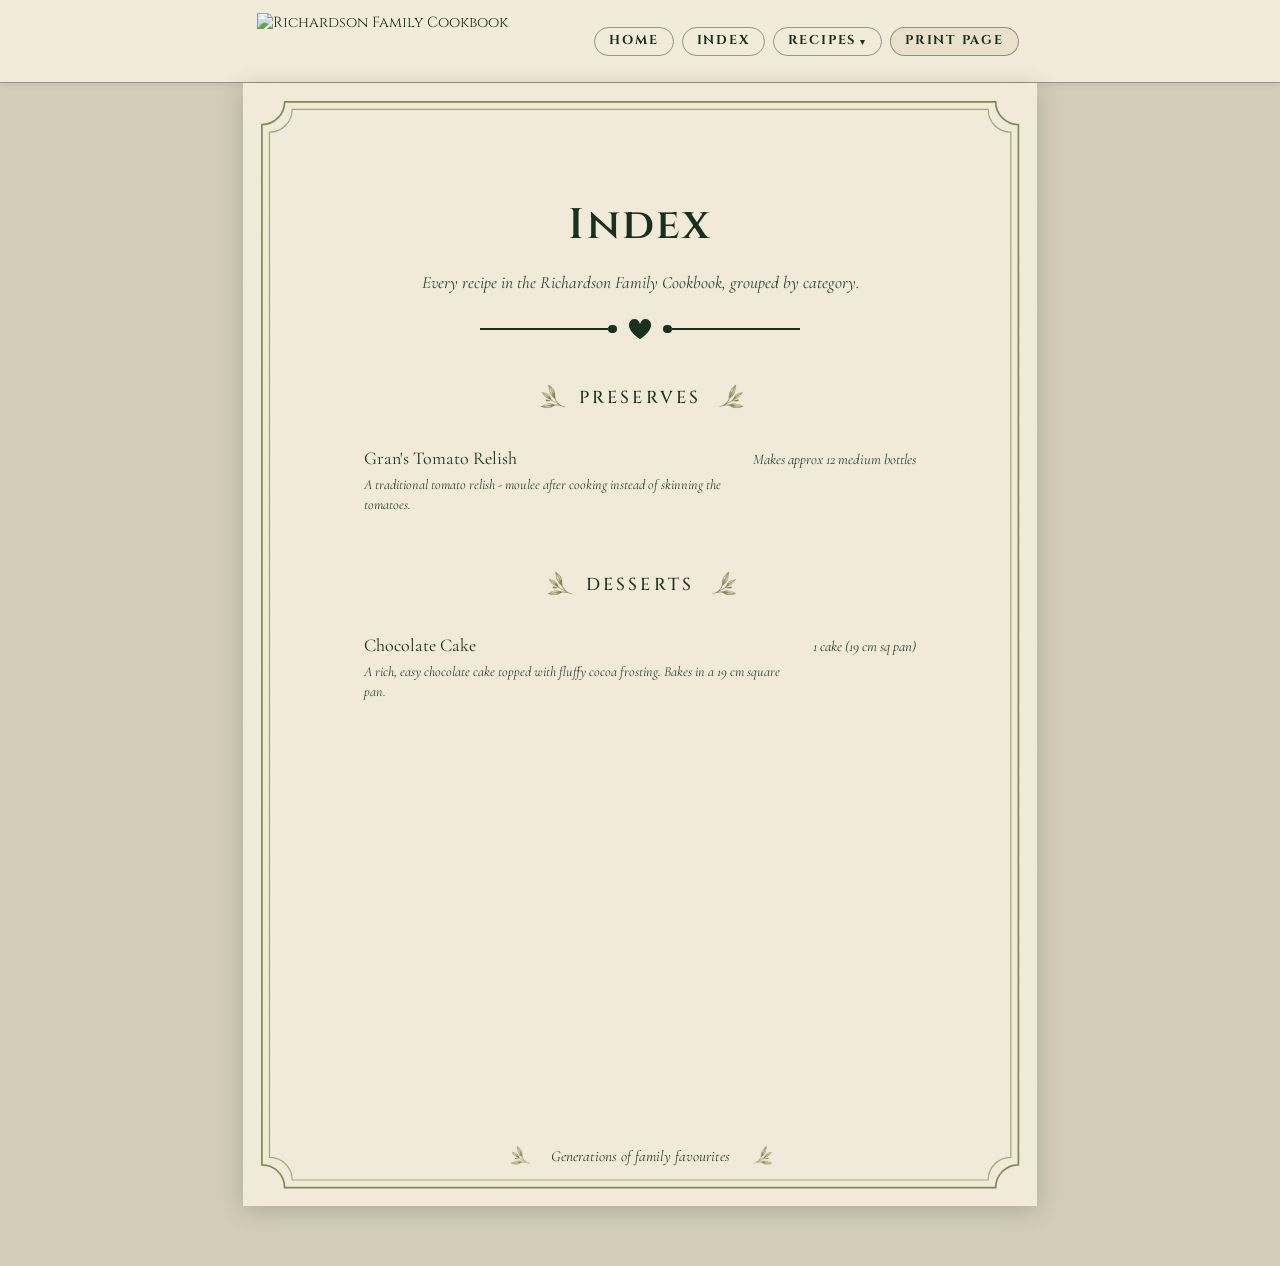
==== recipe-index.html @ 4c6a9bbc "Initial commit: Richardson Family Cookbook" ====
<!DOCTYPE html>
<html lang="en">
<head>
  <meta charset="utf-8">
  <meta name="viewport" content="width=device-width, initial-scale=1, viewport-fit=cover">
  <meta name="theme-color" content="#f3ebd9">
  <meta name="description" content="Index of recipes in the Richardson Family Cookbook, grouped by category.">
  <title>Index &middot; Richardson Family Cookbook</title>
  <link rel="stylesheet" href="assets/css/cookbook.css">
  <link rel="icon" type="image/png" sizes="32x32" href="assets/images/favicon-32.png">
  <link rel="icon" type="image/png" sizes="192x192" href="assets/images/favicon-192.png">
  <link rel="apple-touch-icon" href="assets/images/favicon-192.png">
  <link rel="shortcut icon" href="assets/images/favicon.ico">
</head>
<body>
  <nav class="site-nav" aria-label="Site navigation">
    <div class="site-nav-inner">
      <a class="site-nav-brand" href="index.html" aria-label="Richardson Family Cookbook home">
        <img class="nav-logo" src="assets/images/logo.png" alt="Richardson Family Cookbook">
      </a>
      <div class="site-nav-links">
        <a class="nav-link" href="index.html">Home</a>
        <a class="nav-link" href="recipe-index.html">Index</a>
        <div class="nav-dropdown" data-dropdown>
          <button class="nav-link nav-dropdown-toggle" type="button" aria-haspopup="true" aria-expanded="false">
            Recipes <span class="caret" aria-hidden="true">&#9662;</span>
          </button>
          <ul class="nav-dropdown-menu" role="menu">
            <li role="none"><a role="menuitem" href="recipes/tomato-relish-2024.html">Gran&apos;s Tomato Relish <span class="menu-meta">Preserves</span></a></li>
            <li role="none"><a role="menuitem" href="recipes/chocolate-cake.html">Chocolate Cake <span class="menu-meta">Dessert</span></a></li>
          </ul>
        </div>
        <button class="nav-link nav-print" type="button" onclick="window.print()">Print page</button>
      </div>
    </div>
  </nav>

  <main class="cover">
    <div class="page-frame" aria-hidden="true"></div>

    <div class="index-page">
      <header class="index-header">
        <h1 class="index-title">Index</h1>
        <p class="index-lead">Every recipe in the Richardson Family Cookbook, grouped by category.</p>
        <div class="heart-rule" aria-hidden="true" style="margin-top: 6mm;">
          <span class="dot"></span>
          <svg class="heart-glyph" width="24" height="22" viewBox="0 0 24 22" aria-hidden="true"><path d="M12 21.2 C 4.5 16, 1 11.5, 1 7 A 5.5 5.5 0 0 1 12 6.2 A 5.5 5.5 0 0 1 23 7 C 23 11.5, 19.5 16, 12 21.2 Z" fill="currentColor"/></svg>
          <span class="dot"></span>
        </div>
      </header>

      <section class="index-category">
        <h2 class="index-category-heading">
          <img class="mini-olive flip" src="assets/images/section-sprig-left.png" alt="" aria-hidden="true">
          Preserves
          <img class="mini-olive" src="assets/images/section-sprig-right.png" alt="" aria-hidden="true">
        </h2>
        <ul class="index-list">
          <li>
            <div>
              <a href="recipes/tomato-relish-2024.html">Gran's Tomato Relish</a>
              <span class="index-desc">A traditional tomato relish - moulee after cooking instead of skinning the tomatoes.</span>
            </div>
            <span class="index-yield">Makes approx 12 medium bottles</span>
          </li>
        </ul>
      </section>

      <section class="index-category">
        <h2 class="index-category-heading">
          <img class="mini-olive flip" src="assets/images/section-sprig-left.png" alt="" aria-hidden="true">
          Desserts
          <img class="mini-olive" src="assets/images/section-sprig-right.png" alt="" aria-hidden="true">
        </h2>
        <ul class="index-list">
          <li>
            <div>
              <a href="recipes/chocolate-cake.html">Chocolate Cake</a>
              <span class="index-desc">A rich, easy chocolate cake topped with fluffy cocoa frosting. Bakes in a 19&nbsp;cm square pan.</span>
            </div>
            <span class="index-yield">1 cake (19&nbsp;cm sq pan)</span>
          </li>
        </ul>
      </section>
    </div>
    <footer class="page-footer">
      <img class="footer-sprig left"  src="assets/images/section-sprig-left.png"  alt="" aria-hidden="true">
      <span>Generations of family favourites</span>
      <img class="footer-sprig right" src="assets/images/section-sprig-right.png" alt="" aria-hidden="true">
    </footer>



</main>

  <script>
    (function () {
      var ddRoots = document.querySelectorAll('[data-dropdown]');
      ddRoots.forEach(function (dd) {
        var btn = dd.querySelector('.nav-dropdown-toggle');
        if (!btn) return;
        btn.addEventListener('click', function (e) {
          e.stopPropagation();
          var open = dd.classList.toggle('open');
          btn.setAttribute('aria-expanded', open ? 'true' : 'false');
        });
      });
      document.addEventListener('click', function () {
        ddRoots.forEach(function (dd) {
          dd.classList.remove('open');
          var btn = dd.querySelector('.nav-dropdown-toggle');
          if (btn) btn.setAttribute('aria-expanded', 'false');
        });
      });
    })();
  </script>
</body>
</html>
---- assets/css/cookbook.css ----
/* ==========================================================================
   Richardson Family Cookbook - shared stylesheet (A4 + responsive)
   ========================================================================== */

@import url('https://fonts.googleapis.com/css2?family=Cinzel:wght@400;500;600;700&family=Cormorant+Garamond:ital,wght@0,400;0,500;0,600;0,700;1,400;1,500&family=Allura&family=Pinyon+Script&family=Great+Vibes&family=Parisienne&display=swap');

:root {
  --paper: #f3ebd9;
  --paper-deep: #ebe1cb;
  --ink: #19301f;
  --ink-soft: #294234;
  --ink-faint: rgba(25, 48, 31, 0.45);
  --rule: rgba(25, 48, 31, 0.65);
  --note-bg: #e9dfc6;
  --shadow: 0 4px 24px rgba(25, 48, 31, 0.22);
  --serif-display: 'Cinzel', 'Cormorant Garamond', Georgia, serif;
  --serif-body: 'Cormorant Garamond', Georgia, 'Times New Roman', serif;
  --script: 'Parisienne', 'Great Vibes', 'Pinyon Script', 'Allura', 'Cormorant Garamond', cursive;
  --page-w: 210mm;
  --page-h: 297mm;
  --page-pad: 14mm;
}

@page { size: A4; margin: 0; }
* { box-sizing: border-box; }

html, body {
  margin: 0;
  padding: 0;
  background: #d4cdb9;
  color: var(--ink);
  font-family: var(--serif-body);
  font-size: 11pt;
  line-height: 1.4;
  -webkit-font-smoothing: antialiased;
  text-rendering: optimizeLegibility;
}
a { color: var(--ink); text-decoration: none; border-bottom: 1px solid var(--ink-faint); }
a:hover { border-bottom-color: var(--ink); }
.visually-hidden { position: absolute; width: 1px; height: 1px; padding: 0; margin: -1px; overflow: hidden; clip: rect(0,0,0,0); white-space: nowrap; border: 0; }
.ingredients-table tbody th { font-weight: 400; text-align: left; font-style: normal; color: var(--ink); }

/* ===== Site navigation bar ===== */
.site-nav { background: var(--paper); border-bottom: 1px solid var(--ink-faint); box-shadow: 0 2px 6px rgba(25,48,31,0.08); font-family: var(--serif-display); }
.site-nav-inner { max-width: 210mm; margin: 0 auto; padding: 13px 0; display: flex; align-items: center; justify-content: space-between; gap: 16px; }
.site-nav-brand { display: flex; align-items: center; border-bottom: none; flex-shrink: 0; margin-left: 14px; }
.site-nav-brand .nav-logo { display: block; height: 56px; width: auto; max-width: 100%; }
.site-nav-links { display: flex; align-items: center; gap: 8px; flex-shrink: 0; margin-right: 18px; align-self: flex-end; margin-bottom: 13px; }
.site-nav a.nav-link, .site-nav button.nav-link {
  font-family: var(--serif-display); font-weight: 700; font-size: 12.8px; letter-spacing: 0.14em; text-transform: uppercase; color: var(--ink);
  background: transparent; border: 1px solid var(--ink-faint); border-radius: 999px; padding: 7px 14px; cursor: pointer; line-height: 1;
  white-space: nowrap;
}
.site-nav a.nav-link:hover, .site-nav button.nav-link:hover { border-color: var(--ink-faint); background: var(--paper-deep); }
.site-nav button.nav-print { border-color: var(--ink-faint); background: var(--paper-deep); }
.site-nav button.nav-print:hover { border-color: var(--ink); background: var(--note-bg); }

/* Dropdown */
.nav-dropdown { position: relative; }
.nav-dropdown-toggle { display: inline-flex; align-items: center; gap: 4px; }
.nav-dropdown-toggle .caret { font-size: 9px; margin-top: 1px; }
.nav-dropdown-menu {
  position: absolute; top: calc(100% + 6px); right: 0;
  background: var(--paper); border: 1px solid var(--ink-faint); border-radius: 10px;
  list-style: none; padding: 6px 0; margin: 0; min-width: 240px;
  max-height: 70vh; overflow-y: auto;
  box-shadow: 0 8px 24px rgba(25,48,31,0.18); z-index: 200;
  opacity: 0; visibility: hidden; transform: translateY(-4px);
  transition: opacity 0.15s ease, transform 0.15s ease, visibility 0.15s;
}
.nav-dropdown:hover .nav-dropdown-menu,
.nav-dropdown.open .nav-dropdown-menu,
.nav-dropdown:focus-within .nav-dropdown-menu { opacity: 1; visibility: visible; transform: translateY(0); }
.nav-dropdown-menu li { margin: 0; padding: 0; }
.nav-dropdown-menu a { display: block; padding: 8px 16px; font-family: var(--serif-body); font-size: 13px; letter-spacing: 0; text-transform: none; color: var(--ink); border-bottom: none; }
.nav-dropdown-menu a:hover { background: var(--paper-deep); }
.nav-dropdown-menu .menu-meta { font-style: italic; color: var(--ink-soft); font-size: 11.5px; margin-left: 8px; }

/* ===== A4 page frame ===== */
.page, .cover {
  position: relative; z-index: 1;
  width: var(--page-w); height: var(--page-h);
  margin: 0 auto; padding: var(--page-pad);
  background: var(--paper); overflow: hidden;
}
.cover { height: auto; min-height: var(--page-h); }

@media screen {
  body { padding: 0 0 8mm; }
  .page, .cover { margin-bottom: 8mm; box-shadow: var(--shadow); }
}

.page::before, .cover::before {
  content: ""; position: absolute; inset: 0; pointer-events: none; z-index: 0;
  background-image: url("data:image/svg+xml;utf8,<svg xmlns='http://www.w3.org/2000/svg' width='220' height='220'><filter id='n'><feTurbulence type='fractalNoise' baseFrequency='0.85' numOctaves='2' stitchTiles='stitch'/><feColorMatrix values='0 0 0 0 0.17  0 0 0 0 0.28  0 0 0 0 0.21  0 0 0 0.05 0'/></filter><rect width='100%25' height='100%25' filter='url(%23n)'/></svg>");
  opacity: 0.4;
}

.page-frame { position: absolute; inset: 0; pointer-events: none; z-index: 5;
  background-image: url("../images/page-frame.svg");
  background-repeat: no-repeat; background-size: 100% 100%;
}

.page > *, .cover > * { position: relative; z-index: 2; }
.page > .page-frame, .cover > .page-frame { position: absolute; z-index: 5; }
.page > .page-footer, .cover > .page-footer { position: absolute; }

/* ===== Cover page typography ===== */
.cover-title { text-align: center; padding-top: 0; margin-top: -4mm; transform: scale(0.9); transform-origin: top center; }
.cover-arc {
  display: block;
  width: 100%;
  max-width: 175mm;
  height: 50mm;
  margin: 0 auto;
}
.script-wrap {
  position: relative;
  display: flex; align-items: center; justify-content: center;
  gap: 9mm; margin: -15mm 0 -10mm;
}
.script-wrap .olive { width: 36mm; height: auto; opacity: 0.95; flex-shrink: 0; transform: translateY(-8mm); }
.family-script { font-family: var(--script); font-size: 113pt; color: var(--ink); line-height: 1; margin: 0; }
.cover-suffix { font-family: var(--serif-display); font-weight: 500; font-size: 50pt; letter-spacing: 0.15em; margin: 10mm 0 0; color: var(--ink); line-height: 1.1; }
.cover-tagline { font-family: var(--serif-body); font-style: italic; font-size: 13pt; color: var(--ink-soft); margin: 3mm 0 0; }

/* Cover family photo - positioned absolutely so its edges sit exactly
   on the outer page-frame line (5mm from .cover edge). Anything past the
   frame is therefore NOT photo - it is the cream paper of the .cover
   underneath, so nothing leaks outside the frame. The page-frame layer
   (z-index 5) draws ON TOP of the photo edges. */
.cover-photo {
  position: absolute;
  left: 7mm;
  right: 7mm;
  bottom: 7mm;
  top: 130mm;
  margin: 0;
  padding: 0;
  border: 0;
  background: transparent;
  overflow: hidden;
  z-index: 2;
  /* Clip the container to a rect with concave 6mm corners (same geometry as the
     page-frame inner line). 1mm = 3.7795px. Container is 196mm x 160mm = 740.79 x 604.72 px.
     6mm radius = 22.68 px. Sweep-flag 0 + small-arc gives concave corners that curve
     inward into the rect, matching the page-frame's inner concave arcs. */
  clip-path: path('M 0 0 L 740.79 0 L 740.79 582.04 A 22.68 22.68 0 0 0 718.11 604.72 L 22.68 604.72 A 22.68 22.68 0 0 0 0 582.04 L 0 0 Z');
}
.cover-photo img {
  display: block;
  width: 100%;
  height: 100%;
  object-fit: cover;
  object-position: 50% 50%;
}
/* Corner cuts are handled by clip-path on .cover-photo above. */
/* Top fade is baked into the photo image itself (alpha gradient in the PNG). */
.home-cover { padding-bottom: 0; }

/* Cover tagline with flanking sprigs (sits inside the title block) */
.cover-tagline-row {
  display: flex;
  align-items: center;
  justify-content: center;
  gap: 6mm;
  margin: 1mm 0 0;
}
.cover-tagline-row .footer-sprig { width: 25mm; height: auto; opacity: 0.9; }
.cover-tagline-row .cover-tagline { margin: 0; font-family: var(--serif-body); font-style: italic; font-size: 25pt; color: var(--ink-soft); }

/* ===== Title block (recipe pages) ===== */
.title-block { position: relative; text-align: center; margin-bottom: 3mm; padding-top: 1mm; min-height: 38mm; }
.title-block .olive { position: absolute; top: -2mm; width: 26mm; opacity: 0.95; pointer-events: none; }
.title-block .olive.left { left: 1mm; }
.title-block .olive.right { right: 1mm; }
.recipe-title { font-family: var(--serif-display); font-weight: 600; font-size: 23pt; letter-spacing: 0.02em; color: var(--ink); margin: 7mm 0 0; line-height: 1.05; position: relative; z-index: 2; }
.recipe-subtitle { font-family: var(--serif-body); font-style: italic; font-size: 11.5pt; color: var(--ink-soft); max-width: 130mm; margin: 2mm auto 0; line-height: 1.35; }

.heart-rule { display: flex; align-items: center; justify-content: center; gap: 0; margin: 5mm 0 1mm; color: var(--ink); }
.heart-rule::before, .heart-rule::after { content: ""; display: block; width: 34mm; height: 2px; background: var(--ink); }
.heart-rule .dot { width: 2.2mm; height: 2.2mm; background: var(--ink); border-radius: 50%; }
.heart-rule .dot:first-of-type { margin-right: 3mm; }
.heart-rule .dot:last-of-type { margin-left: 3mm; }

/* ===== Section headers ===== */
.section-header { display: flex; align-items: center; justify-content: center; gap: 3mm; font-family: var(--serif-display); font-weight: 500; letter-spacing: 0.18em; font-size: 14pt; color: var(--ink); margin: 0 0 1mm; text-transform: uppercase; }
.section-header .mini-olive { width: 17mm; height: auto; opacity: 0.9; }
.section-header .mini-olive.flip { transform: none; }
.section-rule { display: flex; align-items: center; justify-content: center; gap: 2mm; margin: 0 0 3mm; }
.section-rule::before, .section-rule::after { content: ""; display: block; width: 16mm; height: 1px; background: var(--rule); }
.section-rule .dot { width: 1.2mm; height: 1.2mm; background: var(--ink); border-radius: 50%; }

/* ===== Recipe body grid ===== */
.recipe-grid {
  display: grid;
  grid-template-columns: minmax(0, 1fr) minmax(0, 1fr);
  gap: 7mm;
  margin-top: 2mm;
  align-items: start;
}
.recipe-grid-bottom { margin-top: 10mm; }
.recipe-grid > section, .recipe-grid > .recipe-photo, .recipe-grid > .notes-panel { min-width: 0; max-width: 100%; }

/* Ingredients table */
.ingredients-table { width: 100%; border-collapse: collapse; font-size: 11.5pt; }
.ingredients-table th, .ingredients-table td { padding: 0.9mm 2mm; vertical-align: top; text-align: left; }
.ingredients-table thead th { font-weight: 500; color: var(--ink-soft); font-style: italic; padding-bottom: 2.5mm; }
.ingredients-table .qty { text-align: left; white-space: nowrap; width: 14mm; font-variant-numeric: tabular-nums; }
.ingredients-table tr.divider th, .ingredients-table tr.divider td { border-top: 1px solid var(--ink-faint); padding-top: 2.5mm; }
.ingredients-table tr.divider + tr th, .ingredients-table tr.divider + tr td { padding-top: 1mm; }

/* Photo */
.recipe-photo {
  position: relative; display: block;
  width: 100%; max-width: 100%; margin: 0;
  padding: 2mm; background: var(--paper);
  border: 1px solid rgba(25,48,31,0.35);
  border-radius: 2mm;
  align-self: start;
  aspect-ratio: 437 / 510;
  box-sizing: border-box;
  overflow: hidden;
}
.recipe-photo img { display: block; width: 100%; height: 100%; object-fit: cover; border-radius: 0.5mm; }
.recipe-photo.placeholder { display: flex; align-items: center; justify-content: center; font-style: italic; color: var(--ink-faint); font-size: 10pt; text-align: center; padding: 4mm; background: var(--paper-deep); }

/* Method */
.method-list { list-style: none; padding: 0; margin: 0; counter-reset: step; }
.method-list li { display: grid; grid-template-columns: 7mm 1fr; gap: 2.5mm; align-items: start; margin-bottom: 1.2mm; font-size: 11pt; line-height: 1.25; }
.method-list li::before { counter-increment: step; content: counter(step); display: flex; align-items: center; justify-content: center; width: 6mm; height: 6mm; border-radius: 50%; background: var(--ink); color: var(--paper); font-family: var(--serif-body); font-weight: 600; font-size: 9.5pt; margin-top: 0.3mm; }

/* Notes panel */
.notes-panel { background: var(--note-bg); border: 1px solid var(--ink-faint); border-radius: 2mm; padding: 3.5mm 5mm 4mm; height: 92mm; display: flex; flex-direction: column; }
.notes-panel .section-header { margin: 0 0 1mm; font-size: 13pt; }
.notes-panel .section-rule { margin: 0 0 3mm; }
.notes-lines { display: block; flex: 1; background-image: linear-gradient(to bottom, transparent calc(7mm - 1px), var(--ink-faint) calc(7mm - 1px), var(--ink-faint) 7mm, transparent 7mm); background-size: 100% 7mm; min-height: 70mm; }

/* Footer */
.page-footer {
  position: absolute; left: 0; right: 0; bottom: 9mm;
  text-align: center; font-style: italic; color: var(--ink-soft); font-size: 11.5pt;
  padding: 0 14mm; z-index: 2;
  display: flex; align-items: center; justify-content: center; gap: 5mm;
}
.page-footer .footer-sprig { width: 13mm; height: auto; opacity: 0.9; }

/* ===== Recipe Index page ===== */
.index-page { padding: 16mm 18mm; }
.index-header { text-align: center; margin-bottom: 10mm; }
.index-title { font-family: var(--serif-display); font-weight: 600; font-size: 32pt; letter-spacing: 0.06em; color: var(--ink); margin: 0 0 4mm; }
.index-lead { font-family: var(--serif-body); font-style: italic; color: var(--ink-soft); font-size: 13pt; margin: 0; }
.index-category { margin-top: 10mm; }
.index-category-heading { font-family: var(--serif-display); font-weight: 500; letter-spacing: 0.18em; font-size: 13pt; color: var(--ink); text-transform: uppercase; margin: 0 0 4mm; display: flex; align-items: center; justify-content: center; gap: 3mm; }
.index-category-heading .mini-olive { width: 17mm; opacity: 0.9; }
.index-list { list-style: none; padding: 0; margin: 0; }
.index-list li { display: grid; grid-template-columns: 1fr auto; gap: 8mm; align-items: baseline; padding: 3.5mm 0; border-bottom: 1px dotted var(--ink-faint); }
.index-list li:last-child { border-bottom: none; }
.index-list a { font-size: 13.5pt; color: var(--ink); border-bottom: none; }
.index-list a:hover { color: var(--ink-soft); }
.index-list .index-desc { display: block; font-style: italic; color: var(--ink-soft); font-size: 10.5pt; margin-top: 1mm; }
.index-list .index-yield { font-style: italic; color: var(--ink-soft); font-size: 11pt; white-space: nowrap; }

/* ===== Mobile ===== */
@media screen and (max-width: 820px) {
  html, body { font-size: 16px; background: var(--paper); overflow-x: hidden; }
  body { padding: 0; }
  /* Nav: let things shrink + bigger touch targets */
  .site-nav-inner { padding: 10px 14px; flex-wrap: wrap; gap: 8px; }
  .site-nav-brand { margin-left: 4px; min-width: 0; flex-shrink: 1; }
  .site-nav-brand .nav-logo { height: 40px; }
  .site-nav-links { margin-right: 4px; margin-bottom: 0; flex-wrap: wrap; row-gap: 6px; flex-shrink: 1; align-self: center; }
  .site-nav a.nav-link, .site-nav button.nav-link {
    font-size: 11.5px; padding: 12px 14px; letter-spacing: 0.10em;
    min-height: 44px; display: inline-flex; align-items: center;
  }
  .nav-dropdown-menu { right: auto; left: 0; min-width: 220px; max-width: calc(100vw - 24px); }
  .nav-dropdown-menu a { padding: 12px 16px; min-height: 44px; display: flex; align-items: center; }
  .page, .cover { width: 100%; max-width: 600px; height: auto; min-height: 0; padding: 24px 18px 28px; margin: 0 auto; box-shadow: none; overflow: visible; }
  .page-frame { inset: 6px; }
  .title-block { min-height: 0; padding-top: 0; margin-bottom: 14px; }
  .title-block .olive { width: 18mm; top: 6px; }
  .title-block .olive.left { left: 4px; }
  .title-block .olive.right { right: 4px; }
  .recipe-title { font-size: 22px; margin-top: 32px; padding: 0 60px; line-height: 1.15; }
  .recipe-subtitle { font-size: 14px; max-width: 90%; padding: 0 8px; }
  .section-header { font-size: 16px; gap: 8px; }
  .section-header .mini-olive { width: 28px; }
  .heart-rule::before, .heart-rule::after { width: 50px; }
  .recipe-grid { display: flex; flex-direction: column; gap: 16px !important; margin-top: 16px !important; }
  .recipe-grid > section, .recipe-grid > .recipe-photo, .recipe-grid > .notes-panel { flex: none; width: 100%; }
  .recipe-grid > section, .recipe-grid > .notes-panel { background: rgba(255,250,235,0.55); border: 1px solid rgba(44,74,54,0.18); border-radius: 10px; padding: 16px 16px 18px; box-shadow: 0 1px 2px rgba(44,74,54,0.06); }
  .recipe-grid > .recipe-photo { box-shadow: 0 1px 2px rgba(44,74,54,0.06); }
  .ingredients-table { font-size: 15px; }
  .ingredients-table th, .ingredients-table td { padding: 4px 6px; }
  .ingredients-table .qty { width: auto; min-width: 56px; }
  .method-list li { font-size: 15px; line-height: 1.45; grid-template-columns: 26px 1fr; gap: 10px; margin-bottom: 8px; }
  .method-list li::before { width: 22px; height: 22px; font-size: 12px; }
  .notes-panel { height: auto; min-height: 240px; padding: 14px 16px 18px; border-radius: 8px; }
  .notes-panel .section-header { font-size: 16px; }
  .notes-lines { background-size: 100% 24px; background-image: linear-gradient(to bottom, transparent calc(24px - 1px), var(--ink-faint) calc(24px - 1px), var(--ink-faint) 24px, transparent 24px); min-height: 200px; }
  .page-footer { position: static; padding: 24px 0 4px; font-size: 14px; gap: 14px; }
  .page-footer .footer-sprig { width: 36px; }
  /* Cover page: drop absolute photo positioning + clip-path (which uses
     hardcoded desktop px) - flow the photo normally instead */
  .home-cover { padding-bottom: 24px; }
  .cover-title { transform: none; margin-top: 0; padding-top: 6px; }
  .cover-arc { height: 36mm; }
  .family-script { font-size: 48px; }
  .cover-suffix { font-size: 22px; letter-spacing: 0.12em; margin-top: 4mm; }
  .cover-tagline { font-size: 14px; }
  .cover-tagline-row { gap: 10px; margin: 4mm 0 0; }
  .cover-tagline-row .footer-sprig { width: 26px; }
  .cover-tagline-row .cover-tagline { font-size: 14px; }
  .script-wrap { gap: 6mm; margin: -4mm 0 -4mm; }
  .script-wrap .olive { width: 22mm; transform: translateY(-4mm); }
  .cover-photo {
    position: static;
    top: auto; left: auto; right: auto; bottom: auto;
    width: 100%;
    margin: 14px 0 0;
    border-radius: 10px;
    clip-path: none;
    aspect-ratio: 4 / 3;
  }
  /* Recipe-index: stack title + yield so titles don't squeeze */
  .index-page { padding: 18px 14px; }
  .index-title { font-size: 26px; }
  .index-list li { grid-template-columns: 1fr; gap: 4px; padding: 12px 0; }
  .index-list .index-yield { white-space: normal; font-size: 13px; }
}

/* ===== Print ===== */
@media print {
  html, body { background: white; padding: 0; margin: 0; -webkit-print-color-adjust: exact; print-color-adjust: exact; }
  *, *::before, *::after { -webkit-print-color-adjust: exact; print-color-adjust: exact; }
  .page, .cover { margin: 0; box-shadow: none; }
  .site-nav { display: none !important; }
}

/* Custom SVG heart glyph */
.heart-glyph { display: inline-block; width: 1em; height: 0.92em; vertical-align: -0.15em; color: var(--ink); }
.heart-rule .heart-glyph { width: 24px; height: 22px; }
.site-nav-brand .heart-glyph { width: 11px; height: 10px; color: var(--ink-soft); }
.page-footer .heart-glyph { width: 14px; height: 13px; color: var(--ink-soft); }
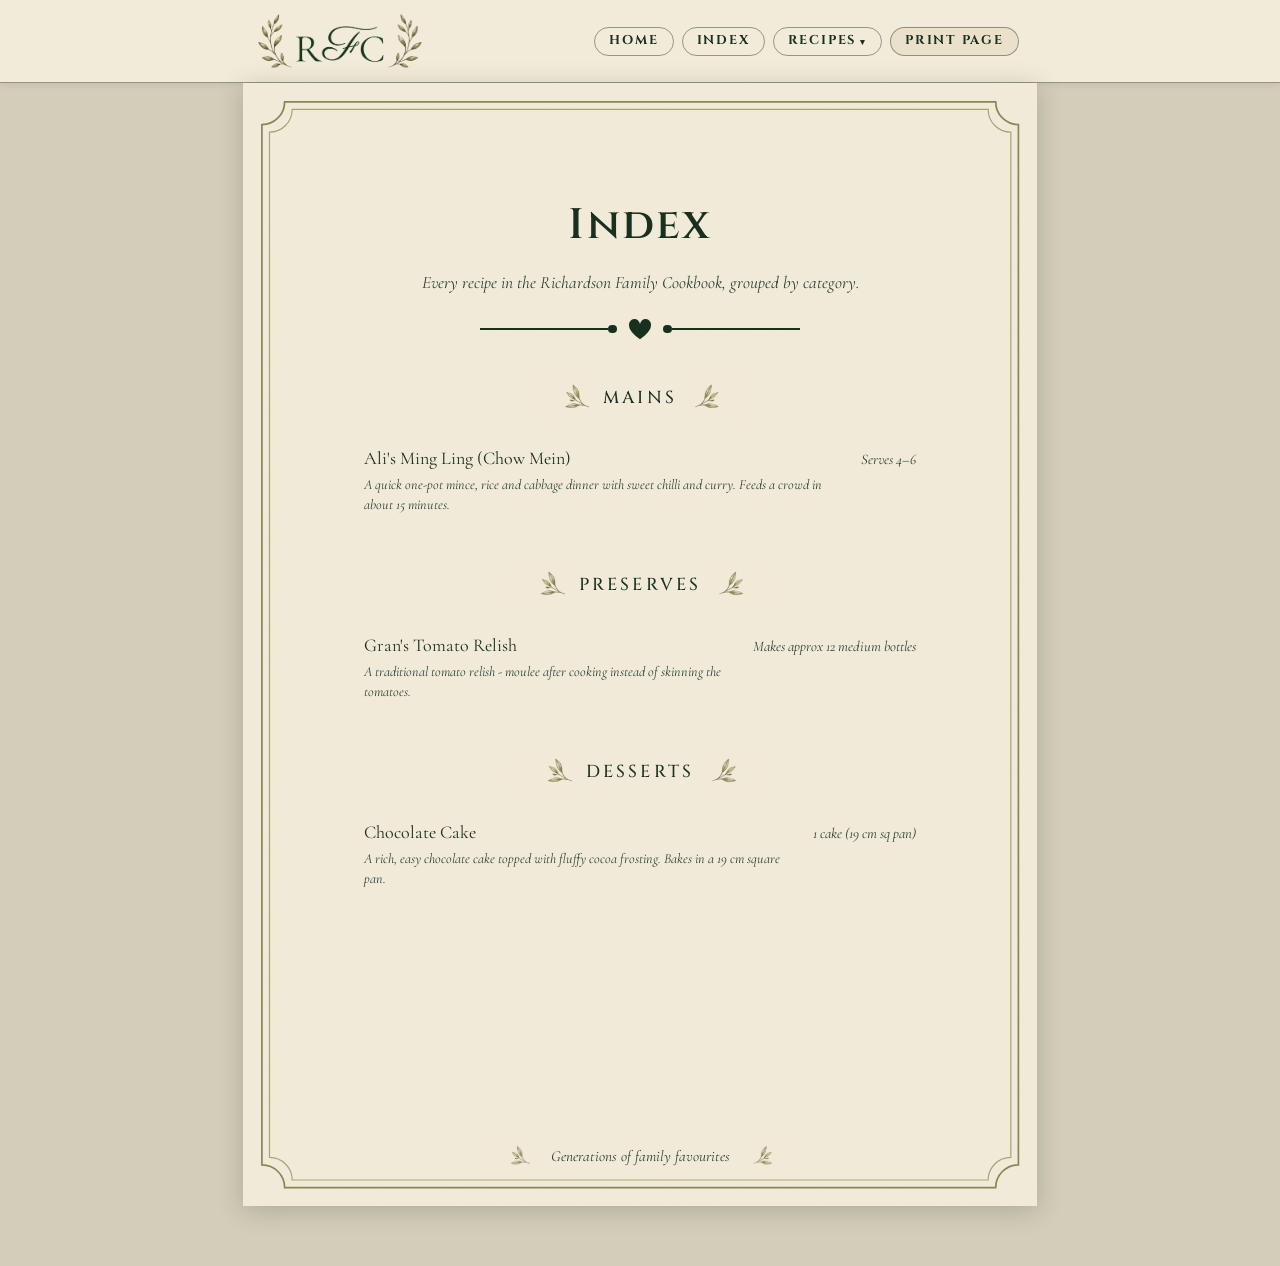
==== commit af5368b6: "Add Ali's Ming Ling recipe with photo + Mains category section" ====
--- a/recipe-index.html
+++ b/recipe-index.html
@@ -26,6 +26,7 @@
             Recipes <span class="caret" aria-hidden="true">&#9662;</span>
           </button>
           <ul class="nav-dropdown-menu" role="menu">
+            <li role="none"><a role="menuitem" href="recipes/ming-ling.html">Ali&apos;s Ming Ling <span class="menu-meta">Mains</span></a></li>
             <li role="none"><a role="menuitem" href="recipes/tomato-relish-2024.html">Gran&apos;s Tomato Relish <span class="menu-meta">Preserves</span></a></li>
             <li role="none"><a role="menuitem" href="recipes/chocolate-cake.html">Chocolate Cake <span class="menu-meta">Dessert</span></a></li>
           </ul>
@@ -48,6 +49,23 @@
           <span class="dot"></span>
         </div>
       </header>
+
+      <section class="index-category">
+        <h2 class="index-category-heading">
+          <img class="mini-olive flip" src="assets/images/section-sprig-left.png" alt="" aria-hidden="true">
+          Mains
+          <img class="mini-olive" src="assets/images/section-sprig-right.png" alt="" aria-hidden="true">
+        </h2>
+        <ul class="index-list">
+          <li>
+            <div>
+              <a href="recipes/ming-ling.html">Ali's Ming Ling (Chow Mein)</a>
+              <span class="index-desc">A quick one-pot mince, rice and cabbage dinner with sweet chilli and curry. Feeds a crowd in about 15 minutes.</span>
+            </div>
+            <span class="index-yield">Serves 4&ndash;6</span>
+          </li>
+        </ul>
+      </section>
 
       <section class="index-category">
         <h2 class="index-category-heading">
@@ -93,26 +111,4 @@
 
 </main>
 
-  <script>
-    (function () {
-      var ddRoots = document.querySelectorAll('[data-dropdown]');
-      ddRoots.forEach(function (dd) {
-        var btn = dd.querySelector('.nav-dropdown-toggle');
-        if (!btn) return;
-        btn.addEventListener('click', function (e) {
-          e.stopPropagation();
-          var open = dd.classList.toggle('open');
-          btn.setAttribute('aria-expanded', open ? 'true' : 'false');
-        });
-      });
-      document.addEventListener('click', function () {
-        ddRoots.forEach(function (dd) {
-          dd.classList.remove('open');
-          var btn = dd.querySelector('.nav-dropdown-toggle');
-          if (btn) btn.setAttribute('aria-expanded', 'false');
-        });
-      });
-    })();
-  </script>
-</body>
-</html>
+  <scrip
--- a/assets/css/cookbook.css
+++ b/assets/css/cookbook.css
@@ -72,9 +72,9 @@
 .nav-dropdown.open .nav-dropdown-menu,
 .nav-dropdown:focus-within .nav-dropdown-menu { opacity: 1; visibility: visible; transform: translateY(0); }
 .nav-dropdown-menu li { margin: 0; padding: 0; }
-.nav-dropdown-menu a { display: block; padding: 8px 16px; font-family: var(--serif-body); font-size: 13px; letter-spacing: 0; text-transform: none; color: var(--ink); border-bottom: none; }
+.nav-dropdown-menu a { display: block; padding: 8px 16px; font-family: var(--serif-body); font-size: 15px; font-weight: 600; letter-spacing: 0; text-transform: none; color: var(--ink); border-bottom: none; }
 .nav-dropdown-menu a:hover { background: var(--paper-deep); }
-.nav-dropdown-menu .menu-meta { font-style: italic; color: var(--ink-soft); font-size: 11.5px; margin-left: 8px; }
+.nav-dropdown-menu .menu-meta { font-style: italic; font-weight: 500; color: var(--ink-soft); font-size: 13px; margin-left: 8px; }
 
 /* ===== A4 page frame ===== */
 .page, .cover {
@@ -265,17 +265,28 @@
 @media screen and (max-width: 820px) {
   html, body { font-size: 16px; background: var(--paper); overflow-x: hidden; }
   body { padding: 0; }
-  /* Nav: let things shrink + bigger touch targets */
-  .site-nav-inner { padding: 10px 14px; flex-wrap: wrap; gap: 8px; }
-  .site-nav-brand { margin-left: 4px; min-width: 0; flex-shrink: 1; }
-  .site-nav-brand .nav-logo { height: 40px; }
-  .site-nav-links { margin-right: 4px; margin-bottom: 0; flex-wrap: wrap; row-gap: 6px; flex-shrink: 1; align-self: center; }
+  /* Nav: logo on its own row, then the 3 buttons in a tidy row underneath.
+     Print Page is hidden on mobile (it's a desktop-only convenience). */
+  .site-nav-inner { padding: 10px 12px; flex-wrap: wrap; gap: 8px; justify-content: center; }
+  .site-nav-brand { margin-left: 0; min-width: 0; flex-shrink: 1; flex-basis: 100%; justify-content: center; margin-bottom: 4px; }
+  .site-nav-brand .nav-logo { height: 44px; }
+  .site-nav-links { margin: 0; row-gap: 6px; flex-shrink: 1; align-self: center; flex-wrap: nowrap; justify-content: center; }
   .site-nav a.nav-link, .site-nav button.nav-link {
-    font-size: 11.5px; padding: 12px 14px; letter-spacing: 0.10em;
-    min-height: 44px; display: inline-flex; align-items: center;
+    font-size: 11.5px; padding: 10px 14px; letter-spacing: 0.08em;
+    min-height: 40px; display: inline-flex; align-items: center;
   }
-  .nav-dropdown-menu { right: auto; left: 0; min-width: 220px; max-width: calc(100vw - 24px); }
+  .site-nav button.nav-print { display: none; }
+  .nav-dropdown-menu { right: auto; left: 50%; transform: translate(-50%, -4px); min-width: 220px; max-width: calc(100vw - 24px); }
+  .nav-dropdown:hover .nav-dropdown-menu,
+  .nav-dropdown.open .nav-dropdown-menu,
+  .nav-dropdown:focus-within .nav-dropdown-menu { transform: translate(-50%, 0); }
   .nav-dropdown-menu a { padding: 12px 16px; min-height: 44px; display: flex; align-items: center; }
+  /* Page frame is an A4-sized SVG - hides ugliness when stretched to a tall mobile aspect.
+     Drop it on mobile and use a simple paper border + rounded corners instead. */
+  .page-frame { display: none; }
+  .page, .cover { border: 1px solid rgba(110, 122, 63, 0.4); border-radius: 8px; }
+  /* Notes / footer breathing room so footer doesn't crowd the bottom border */
+  .page > .page-footer, .cover > .page-footer { position: static; }
   .page, .cover { width: 100%; max-width: 600px; height: auto; min-height: 0; padding: 24px 18px 28px; margin: 0 auto; box-shadow: none; overflow: visible; }
   .page-frame { inset: 6px; }
   .title-block { min-height: 0; padding-top: 0; margin-bottom: 14px; }
@@ -301,19 +312,18 @@
   .notes-lines { background-size: 100% 24px; background-image: linear-gradient(to bottom, transparent calc(24px - 1px), var(--ink-faint) calc(24px - 1px), var(--ink-faint) 24px, transparent 24px); min-height: 200px; }
   .page-footer { position: static; padding: 24px 0 4px; font-size: 14px; gap: 14px; }
   .page-footer .footer-sprig { width: 36px; }
-  /* Cover page: drop absolute photo positioning + clip-path (which uses
-     hardcoded desktop px) - flow the photo normally instead */
+  /* Cover page on mobile: keep desktop proportions (RICHARDSON widest,
+     then Family, then COOKBOOK, then tagline) just at mobile-appropriate sizes. */
   .home-cover { padding-bottom: 24px; }
   .cover-title { transform: none; margin-top: 0; padding-top: 6px; }
-  .cover-arc { height: 36mm; }
-  .family-script { font-size: 48px; }
-  .cover-suffix { font-size: 22px; letter-spacing: 0.12em; margin-top: 4mm; }
-  .cover-tagline { font-size: 14px; }
-  .cover-tagline-row { gap: 10px; margin: 4mm 0 0; }
-  .cover-tagline-row .footer-sprig { width: 26px; }
-  .cover-tagline-row .cover-tagline { font-size: 14px; }
-  .script-wrap { gap: 6mm; margin: -4mm 0 -4mm; }
-  .script-wrap .olive { width: 22mm; transform: translateY(-4mm); }
+  .cover-arc { height: 40mm; max-width: 95%; }
+  .script-wrap { gap: 4mm; margin: -10mm 0 -6mm; }
+  .script-wrap .olive { width: 26mm; transform: translateY(-3mm); }
+  .family-script { font-size: 64pt; }
+  .cover-suffix { font-size: 28pt; letter-spacing: 0.12em; margin: 5mm 0 0; }
+  .cover-tagline-row { gap: 4mm; margin: 4mm 0 0; flex-wrap: nowrap; }
+  .cover-tagline-row .footer-sprig { width: 14mm; }
+  .cover-tagline-row .cover-tagline { font-size: 13pt; white-space: nowrap; }
   .cover-photo {
     position: static;
     top: auto; left: auto; right: auto; bottom: auto;
@@ -342,4 +352,4 @@
 .heart-glyph { display: inline-block; width: 1em; height: 0.92em; vertical-align: -0.15em; color: var(--ink); }
 .heart-rule .heart-glyph { width: 24px; height: 22px; }
 .site-nav-brand .heart-glyph { width: 11px; height: 10px; color: var(--ink-soft); }
-.page-footer .heart-glyph { width: 14px; height: 13px; color: var(--ink-soft); }
+.page-foot
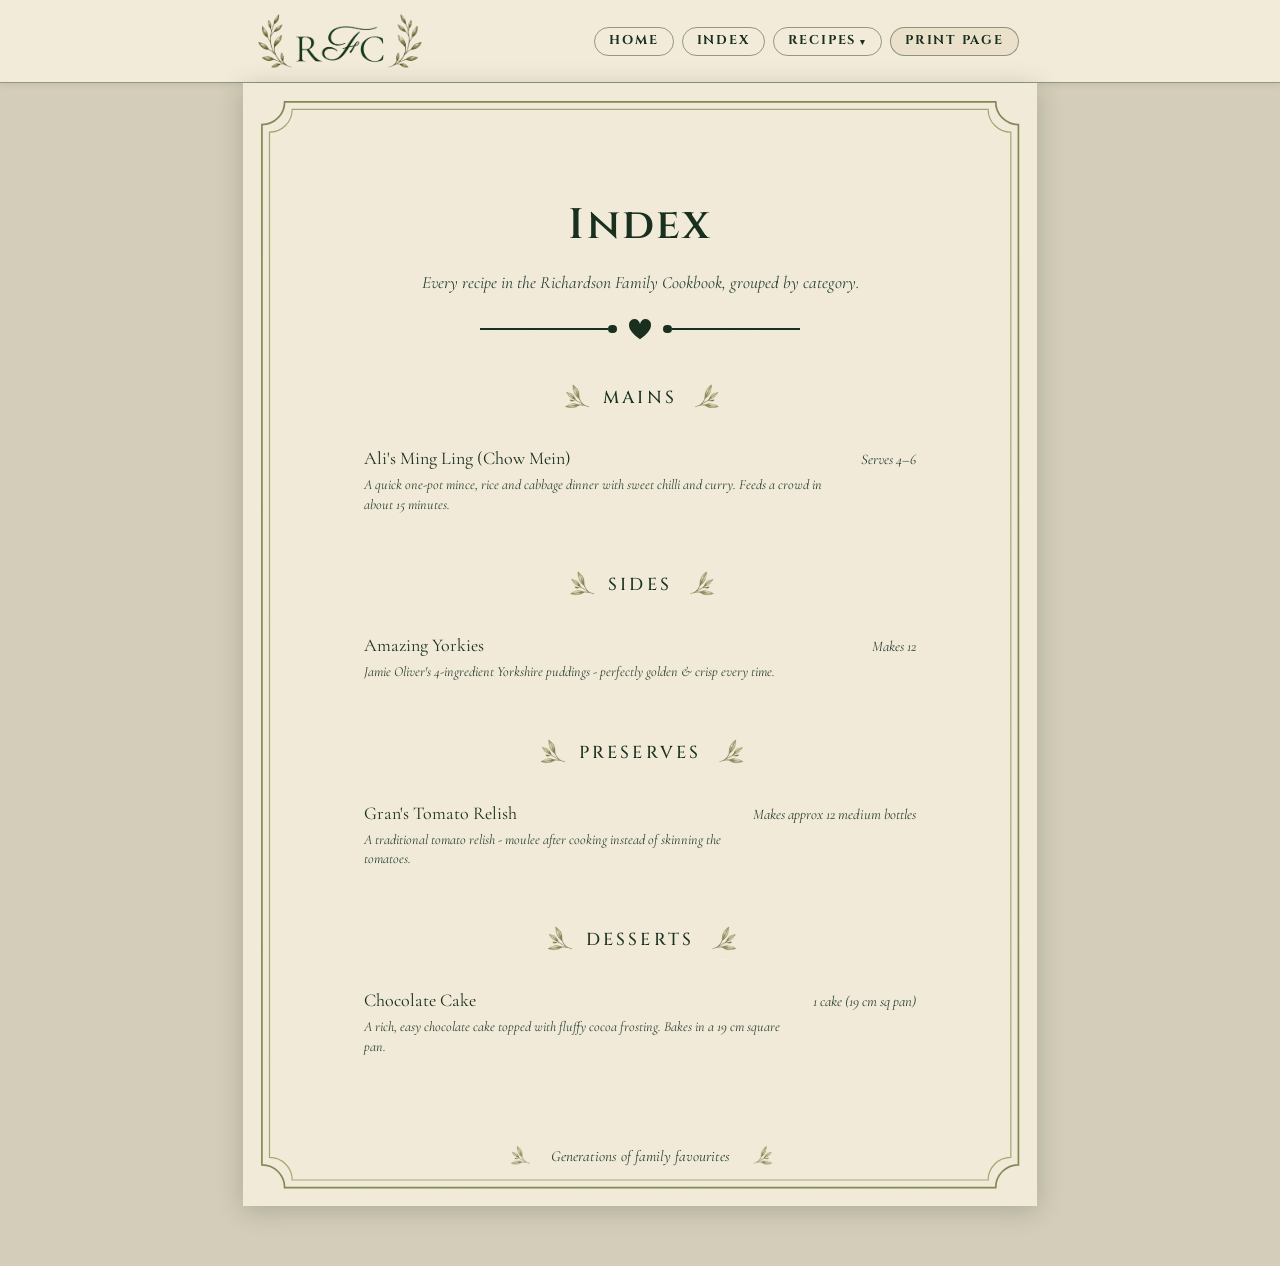
==== commit ce2bb493: "Add Amazing Yorkies (Jamie Oliver) recipe with photo + Sides category" ====
--- a/recipe-index.html
+++ b/recipe-index.html
@@ -27,6 +27,7 @@
           </button>
           <ul class="nav-dropdown-menu" role="menu">
             <li role="none"><a role="menuitem" href="recipes/ming-ling.html">Ali&apos;s Ming Ling <span class="menu-meta">Mains</span></a></li>
+            <li role="none"><a role="menuitem" href="recipes/yorkies.html">Amazing Yorkies <span class="menu-meta">Sides</span></a></li>
             <li role="none"><a role="menuitem" href="recipes/tomato-relish-2024.html">Gran&apos;s Tomato Relish <span class="menu-meta">Preserves</span></a></li>
             <li role="none"><a role="menuitem" href="recipes/chocolate-cake.html">Chocolate Cake <span class="menu-meta">Dessert</span></a></li>
           </ul>
@@ -63,6 +64,23 @@
               <span class="index-desc">A quick one-pot mince, rice and cabbage dinner with sweet chilli and curry. Feeds a crowd in about 15 minutes.</span>
             </div>
             <span class="index-yield">Serves 4&ndash;6</span>
+          </li>
+        </ul>
+      </section>
+
+      <section class="index-category">
+        <h2 class="index-category-heading">
+          <img class="mini-olive flip" src="assets/images/section-sprig-left.png" alt="" aria-hidden="true">
+          Sides
+          <img class="mini-olive" src="assets/images/section-sprig-right.png" alt="" aria-hidden="true">
+        </h2>
+        <ul class="index-list">
+          <li>
+            <div>
+              <a href="recipes/yorkies.html">Amazing Yorkies</a>
+              <span class="index-desc">Jamie Oliver&apos;s 4-ingredient Yorkshire puddings - perfectly golden &amp; crisp every time.</span>
+            </div>
+            <span class="index-yield">Makes 12</span>
           </li>
         </ul>
       </section>
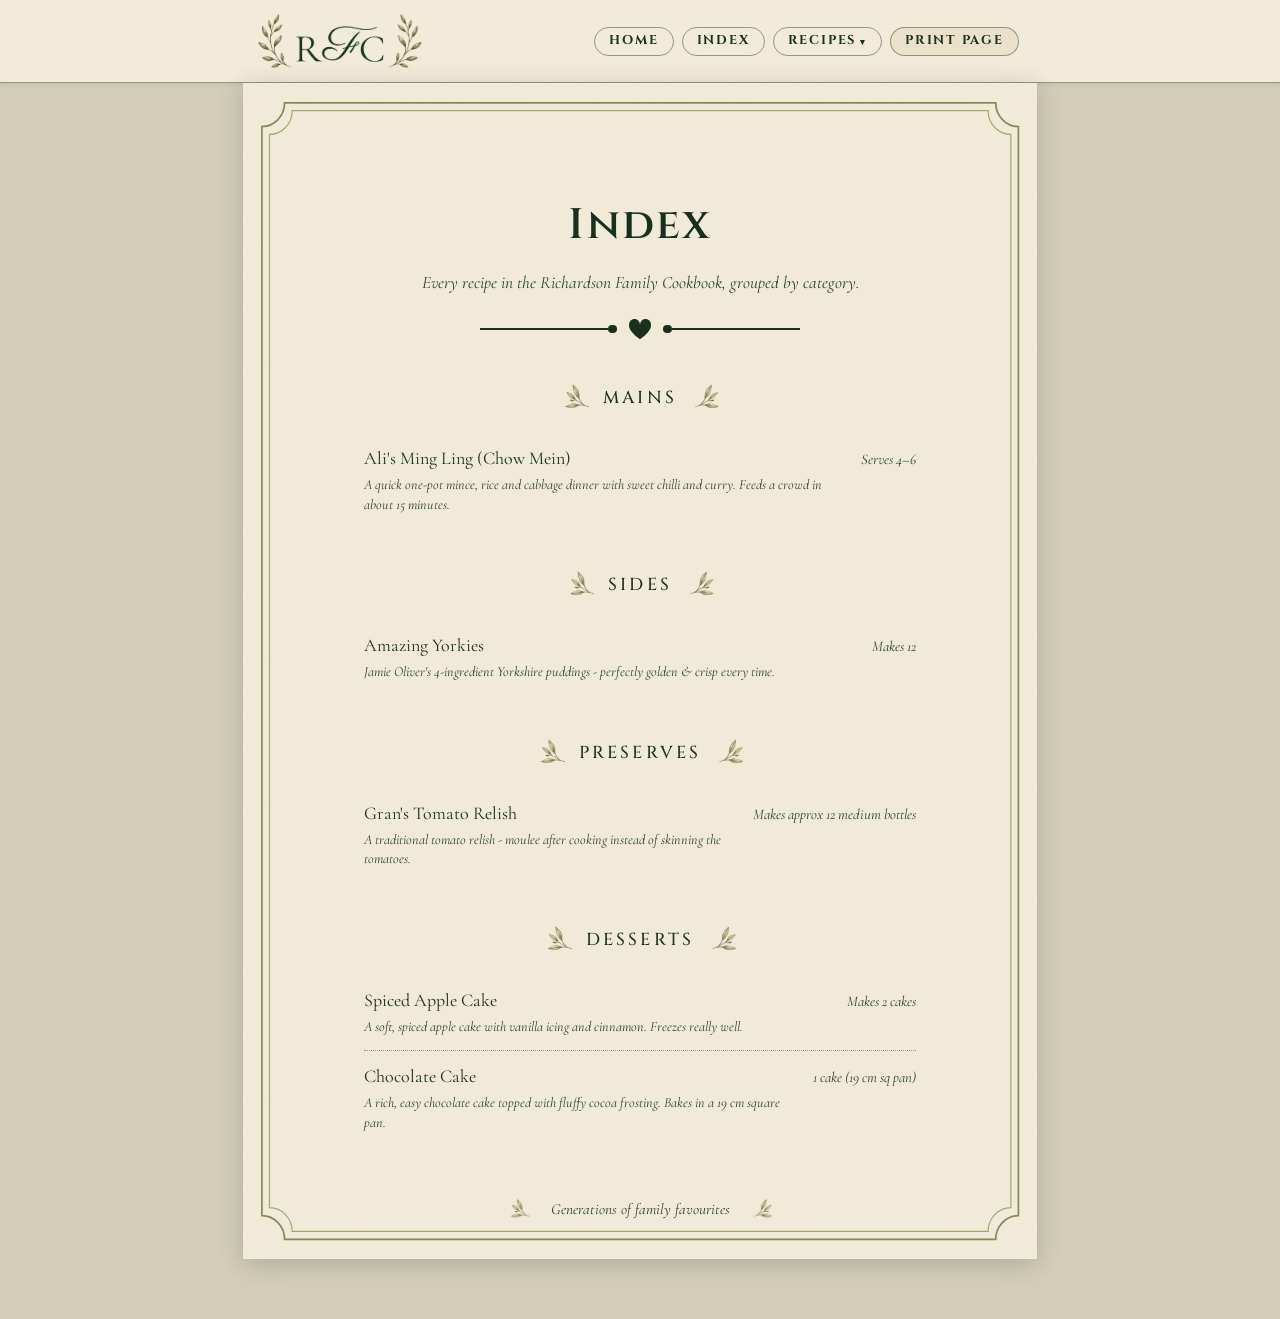
==== commit 52cbfff5: "Add Spiced Apple Cake recipe with photo + Desserts section entry" ====
--- a/recipe-index.html
+++ b/recipe-index.html
@@ -29,6 +29,7 @@
             <li role="none"><a role="menuitem" href="recipes/ming-ling.html">Ali&apos;s Ming Ling <span class="menu-meta">Mains</span></a></li>
             <li role="none"><a role="menuitem" href="recipes/yorkies.html">Amazing Yorkies <span class="menu-meta">Sides</span></a></li>
             <li role="none"><a role="menuitem" href="recipes/tomato-relish-2024.html">Gran&apos;s Tomato Relish <span class="menu-meta">Preserves</span></a></li>
+            <li role="none"><a role="menuitem" href="recipes/apple-cake.html">Spiced Apple Cake <span class="menu-meta">Dessert</span></a></li>
             <li role="none"><a role="menuitem" href="recipes/chocolate-cake.html">Chocolate Cake <span class="menu-meta">Dessert</span></a></li>
           </ul>
         </div>
@@ -111,6 +112,13 @@
         <ul class="index-list">
           <li>
             <div>
+              <a href="recipes/apple-cake.html">Spiced Apple Cake</a>
+              <span class="index-desc">A soft, spiced apple cake with vanilla icing and cinnamon. Freezes really well.</span>
+            </div>
+            <span class="index-yield">Makes 2 cakes</span>
+          </li>
+          <li>
+            <div>
               <a href="recipes/chocolate-cake.html">Chocolate Cake</a>
               <span class="index-desc">A rich, easy chocolate cake topped with fluffy cocoa frosting. Bakes in a 19&nbsp;cm square pan.</span>
             </div>
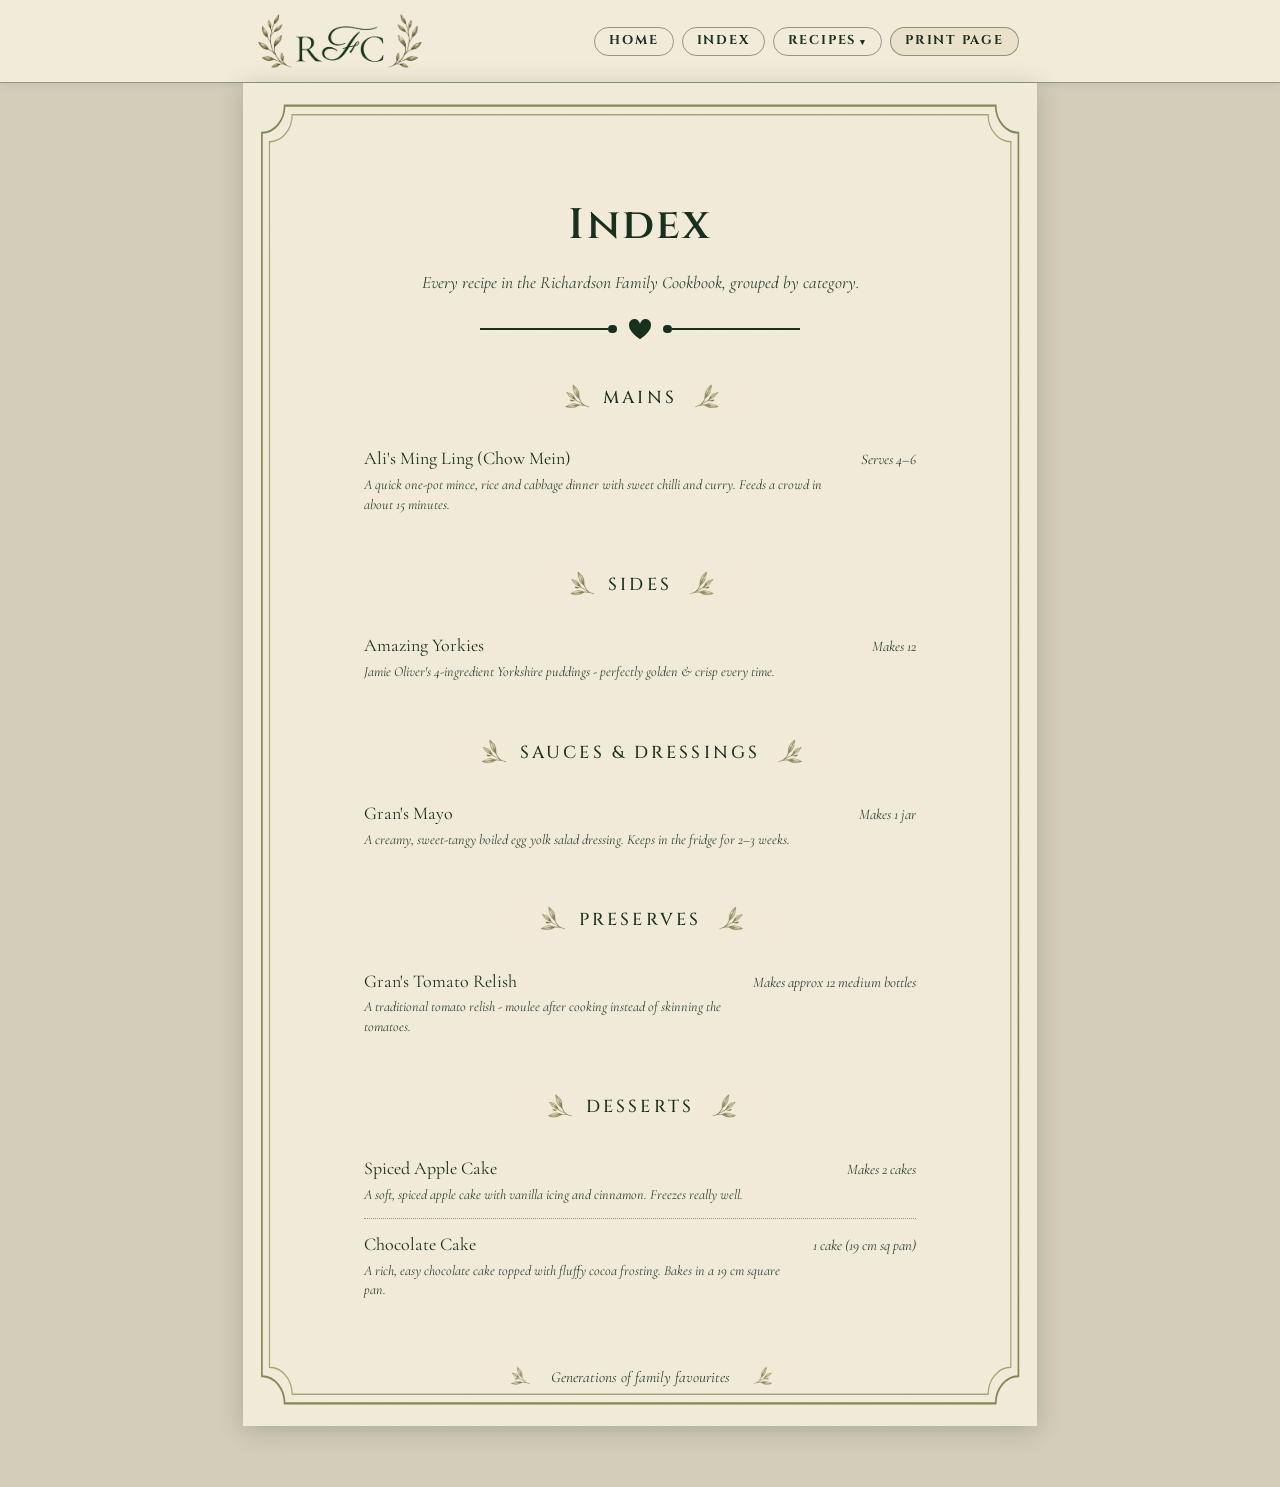
==== commit 9376d593: "Add Gran's Mayo recipe with photo + Sauces & Dressings category" ====
--- a/recipe-index.html
+++ b/recipe-index.html
@@ -28,6 +28,7 @@
           <ul class="nav-dropdown-menu" role="menu">
             <li role="none"><a role="menuitem" href="recipes/ming-ling.html">Ali&apos;s Ming Ling <span class="menu-meta">Mains</span></a></li>
             <li role="none"><a role="menuitem" href="recipes/yorkies.html">Amazing Yorkies <span class="menu-meta">Sides</span></a></li>
+            <li role="none"><a role="menuitem" href="recipes/grans-mayo.html">Gran&apos;s Mayo <span class="menu-meta">Sauces &amp; Dressings</span></a></li>
             <li role="none"><a role="menuitem" href="recipes/tomato-relish-2024.html">Gran&apos;s Tomato Relish <span class="menu-meta">Preserves</span></a></li>
             <li role="none"><a role="menuitem" href="recipes/apple-cake.html">Spiced Apple Cake <span class="menu-meta">Dessert</span></a></li>
             <li role="none"><a role="menuitem" href="recipes/chocolate-cake.html">Chocolate Cake <span class="menu-meta">Dessert</span></a></li>
@@ -89,6 +90,23 @@
       <section class="index-category">
         <h2 class="index-category-heading">
           <img class="mini-olive flip" src="assets/images/section-sprig-left.png" alt="" aria-hidden="true">
+          Sauces &amp; Dressings
+          <img class="mini-olive" src="assets/images/section-sprig-right.png" alt="" aria-hidden="true">
+        </h2>
+        <ul class="index-list">
+          <li>
+            <div>
+              <a href="recipes/grans-mayo.html">Gran&apos;s Mayo</a>
+              <span class="index-desc">A creamy, sweet-tangy boiled egg yolk salad dressing. Keeps in the fridge for 2&ndash;3 weeks.</span>
+            </div>
+            <span class="index-yield">Makes 1 jar</span>
+          </li>
+        </ul>
+      </section>
+
+      <section class="index-category">
+        <h2 class="index-category-heading">
+          <img class="mini-olive flip" src="assets/images/section-sprig-left.png" alt="" aria-hidden="true">
           Preserves
           <img class="mini-olive" src="assets/images/section-sprig-right.png" alt="" aria-hidden="true">
         </h2>
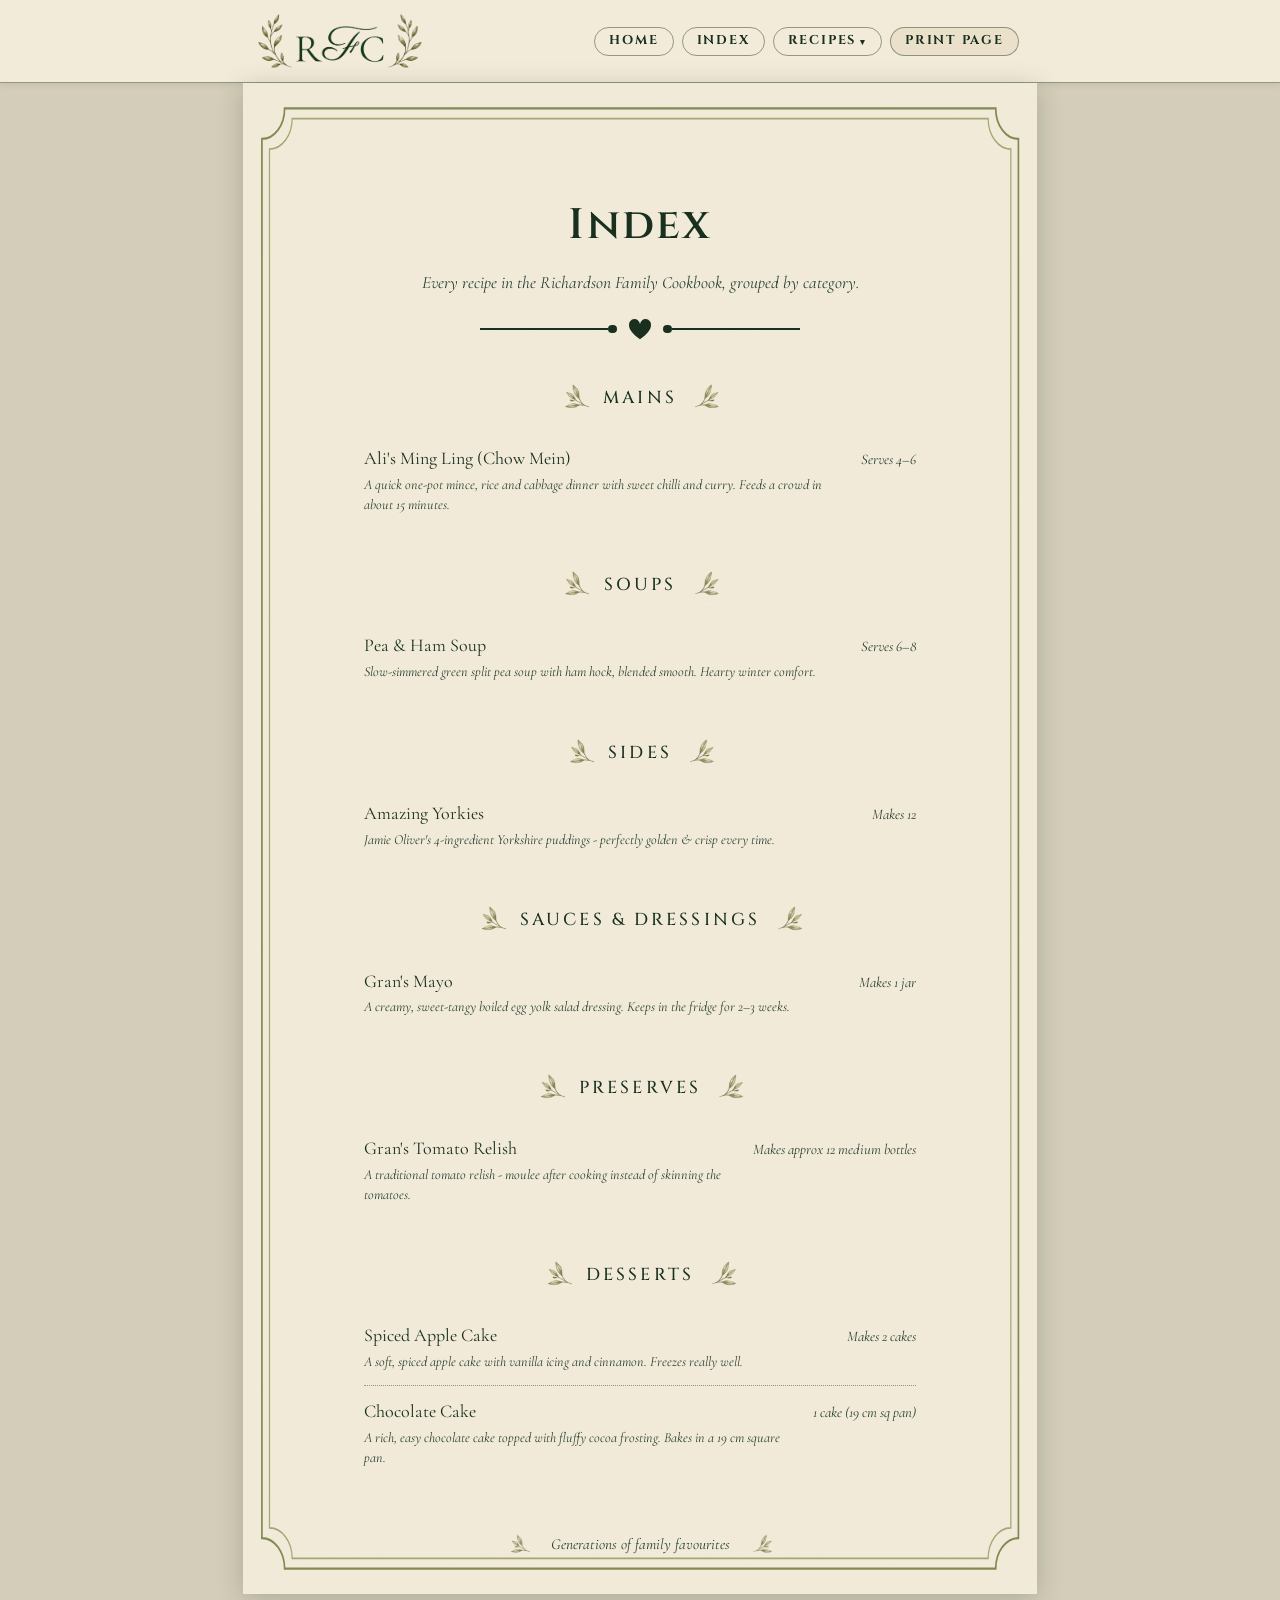
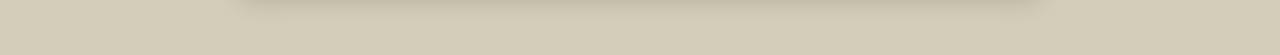
==== commit cf450efd: "Add Pea & Ham Soup recipe with photo + new Soups category" ====
--- a/recipe-index.html
+++ b/recipe-index.html
@@ -30,6 +30,7 @@
             <li role="none"><a role="menuitem" href="recipes/yorkies.html">Amazing Yorkies <span class="menu-meta">Sides</span></a></li>
             <li role="none"><a role="menuitem" href="recipes/grans-mayo.html">Gran&apos;s Mayo <span class="menu-meta">Sauces &amp; Dressings</span></a></li>
             <li role="none"><a role="menuitem" href="recipes/tomato-relish-2024.html">Gran&apos;s Tomato Relish <span class="menu-meta">Preserves</span></a></li>
+            <li role="none"><a role="menuitem" href="recipes/pea-and-ham.html">Pea &amp; Ham Soup <span class="menu-meta">Soup</span></a></li>
             <li role="none"><a role="menuitem" href="recipes/apple-cake.html">Spiced Apple Cake <span class="menu-meta">Dessert</span></a></li>
             <li role="none"><a role="menuitem" href="recipes/chocolate-cake.html">Chocolate Cake <span class="menu-meta">Dessert</span></a></li>
           </ul>
@@ -66,6 +67,23 @@
               <span class="index-desc">A quick one-pot mince, rice and cabbage dinner with sweet chilli and curry. Feeds a crowd in about 15 minutes.</span>
             </div>
             <span class="index-yield">Serves 4&ndash;6</span>
+          </li>
+        </ul>
+      </section>
+
+      <section class="index-category">
+        <h2 class="index-category-heading">
+          <img class="mini-olive flip" src="assets/images/section-sprig-left.png" alt="" aria-hidden="true">
+          Soups
+          <img class="mini-olive" src="assets/images/section-sprig-right.png" alt="" aria-hidden="true">
+        </h2>
+        <ul class="index-list">
+          <li>
+            <div>
+              <a href="recipes/pea-and-ham.html">Pea &amp; Ham Soup</a>
+              <span class="index-desc">Slow-simmered green split pea soup with ham hock, blended smooth. Hearty winter comfort.</span>
+            </div>
+            <span class="index-yield">Serves 6&ndash;8</span>
           </li>
         </ul>
       </section>
--- a/assets/css/cookbook.css
+++ b/assets/css/cookbook.css
@@ -199,7 +199,7 @@
   margin-top: 2mm;
   align-items: start;
 }
-.recipe-grid-bottom { margin-top: 10mm; }
+.recipe-grid-bottom { margin-top: 5mm; }
 .recipe-grid > section, .recipe-grid > .recipe-photo, .recipe-grid > .notes-panel { min-width: 0; max-width: 100%; }
 
 /* Ingredients table */
@@ -352,4 +352,4 @@
 .heart-glyph { display: inline-block; width: 1em; height: 0.92em; vertical-align: -0.15em; color: var(--ink); }
 .heart-rule .heart-glyph { width: 24px; height: 22px; }
 .site-nav-brand .heart-glyph { width: 11px; height: 10px; color: var(--ink-soft); }
-.page-foot+.page-foote
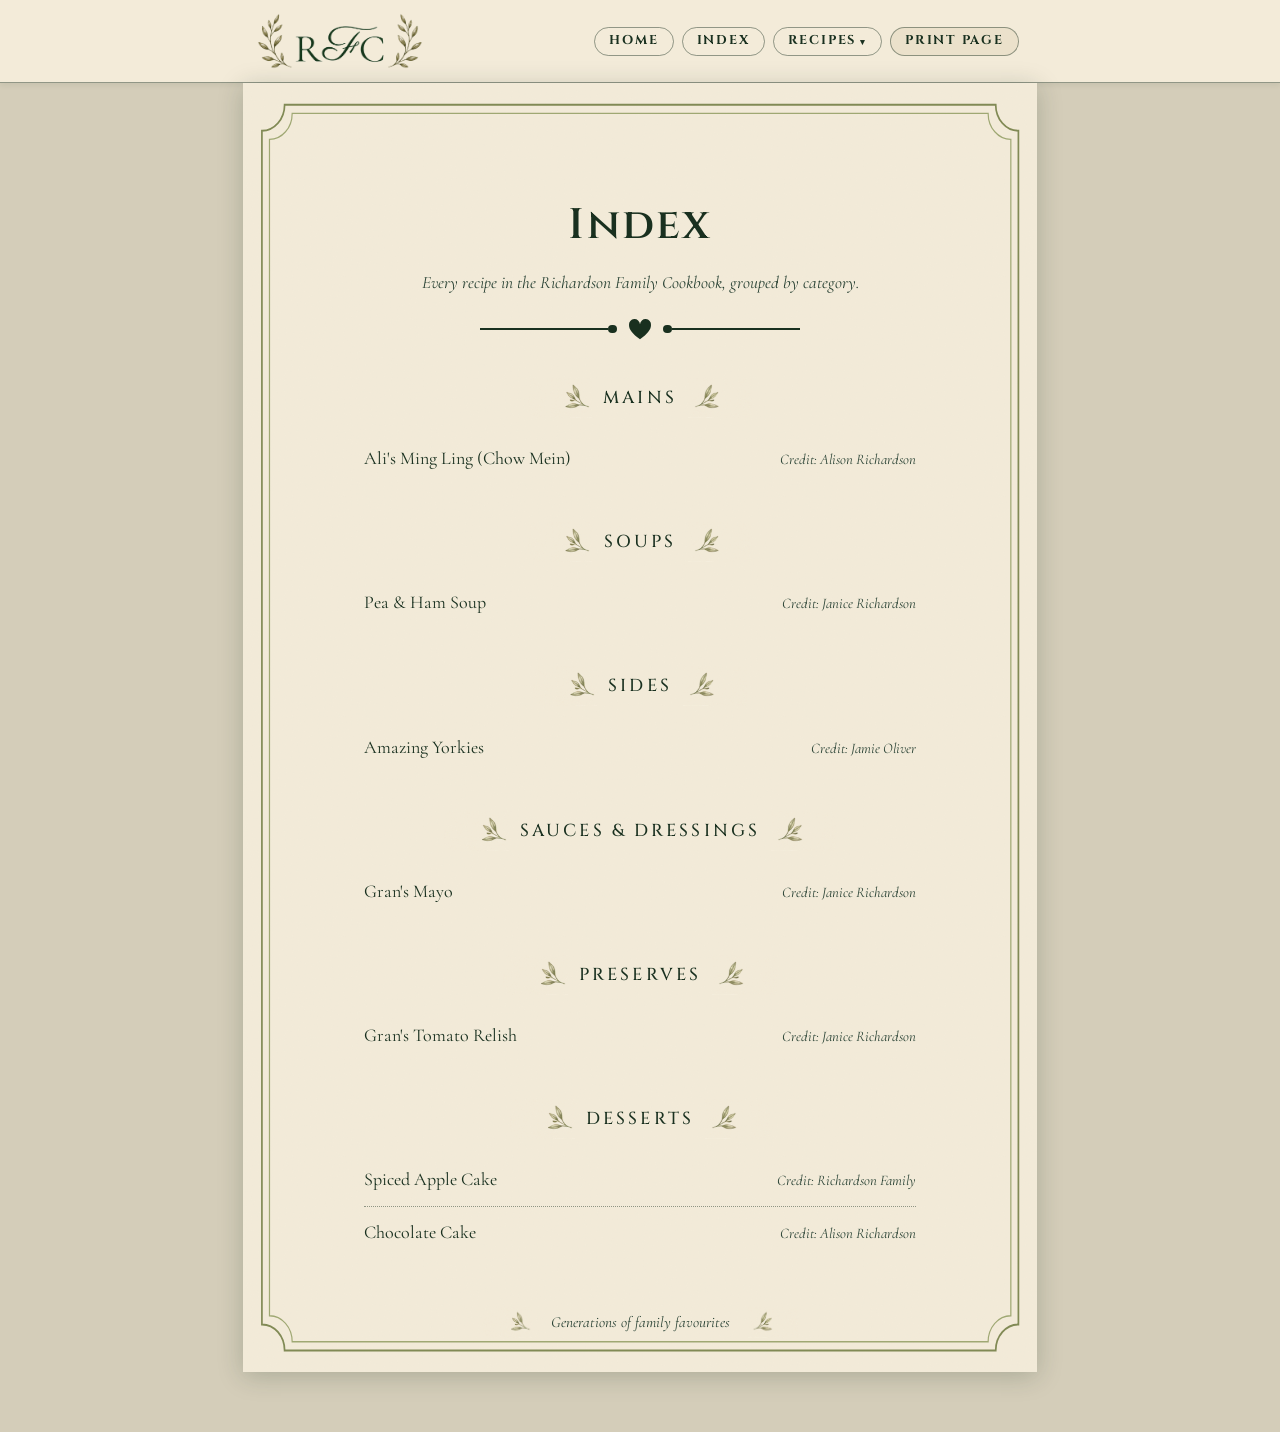
==== commit 6c34ad52: "Index page: show recipe credit/contributor instead of yield" ====
--- a/recipe-index.html
+++ b/recipe-index.html
@@ -64,9 +64,8 @@
           <li>
             <div>
               <a href="recipes/ming-ling.html">Ali's Ming Ling (Chow Mein)</a>
-              <span class="index-desc">A quick one-pot mince, rice and cabbage dinner with sweet chilli and curry. Feeds a crowd in about 15 minutes.</span>
             </div>
-            <span class="index-yield">Serves 4&ndash;6</span>
+            <span class="index-yield">Credit: Alison Richardson</span>
           </li>
         </ul>
       </section>
@@ -81,9 +80,8 @@
           <li>
             <div>
               <a href="recipes/pea-and-ham.html">Pea &amp; Ham Soup</a>
-              <span class="index-desc">Slow-simmered green split pea soup with ham hock, blended smooth. Hearty winter comfort.</span>
             </div>
-            <span class="index-yield">Serves 6&ndash;8</span>
+            <span class="index-yield">Credit: Janice Richardson</span>
           </li>
         </ul>
       </section>
@@ -98,9 +96,8 @@
           <li>
             <div>
               <a href="recipes/yorkies.html">Amazing Yorkies</a>
-              <span class="index-desc">Jamie Oliver&apos;s 4-ingredient Yorkshire puddings - perfectly golden &amp; crisp every time.</span>
             </div>
-            <span class="index-yield">Makes 12</span>
+            <span class="index-yield">Credit: Jamie Oliver</span>
           </li>
         </ul>
       </section>
@@ -115,9 +112,8 @@
           <li>
             <div>
               <a href="recipes/grans-mayo.html">Gran&apos;s Mayo</a>
-              <span class="index-desc">A creamy, sweet-tangy boiled egg yolk salad dressing. Keeps in the fridge for 2&ndash;3 weeks.</span>
             </div>
-            <span class="index-yield">Makes 1 jar</span>
+            <span class="index-yield">Credit: Janice Richardson</span>
           </li>
         </ul>
       </section>
@@ -132,9 +128,8 @@
           <li>
             <div>
               <a href="recipes/tomato-relish-2024.html">Gran's Tomato Relish</a>
-              <span class="index-desc">A traditional tomato relish - moulee after cooking instead of skinning the tomatoes.</span>
             </div>
-            <span class="index-yield">Makes approx 12 medium bottles</span>
+            <span class="index-yield">Credit: Janice Richardson</span>
           </li>
         </ul>
       </section>
@@ -149,16 +144,14 @@
           <li>
             <div>
               <a href="recipes/apple-cake.html">Spiced Apple Cake</a>
-              <span class="index-desc">A soft, spiced apple cake with vanilla icing and cinnamon. Freezes really well.</span>
             </div>
-            <span class="index-yield">Makes 2 cakes</span>
+            <span class="index-yield">Credit: Richardson Family</span>
           </li>
           <li>
             <div>
               <a href="recipes/chocolate-cake.html">Chocolate Cake</a>
-              <span class="index-desc">A rich, easy chocolate cake topped with fluffy cocoa frosting. Bakes in a 19&nbsp;cm square pan.</span>
             </div>
-            <span class="index-yield">1 cake (19&nbsp;cm sq pan)</span>
+            <span class="index-yield">Credit: Alison Richardson</span>
           </li>
         </ul>
       </section>
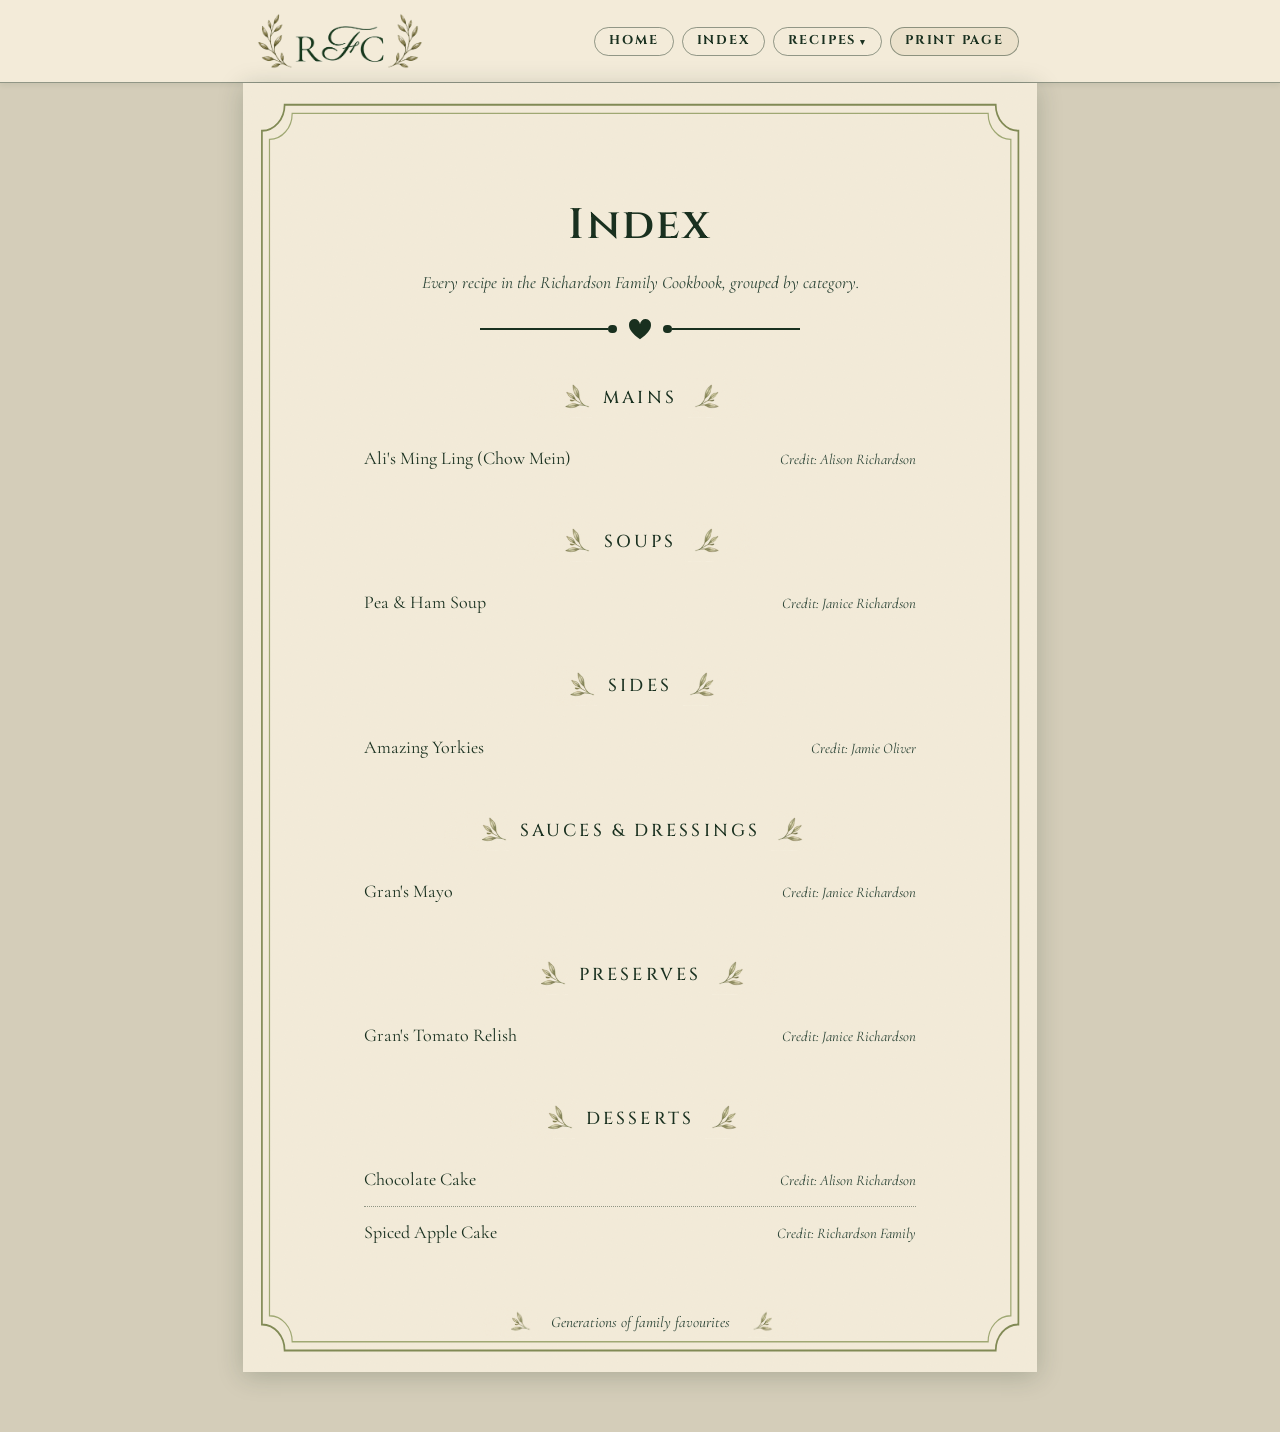
==== commit 5046c681: "Tidy pass: fix truncated recipe-index + CSS, sort dropdown, unify plural categories, clean template" ====
--- a/recipe-index.html
+++ b/recipe-index.html
@@ -28,11 +28,11 @@
           <ul class="nav-dropdown-menu" role="menu">
             <li role="none"><a role="menuitem" href="recipes/ming-ling.html">Ali&apos;s Ming Ling <span class="menu-meta">Mains</span></a></li>
             <li role="none"><a role="menuitem" href="recipes/yorkies.html">Amazing Yorkies <span class="menu-meta">Sides</span></a></li>
+            <li role="none"><a role="menuitem" href="recipes/chocolate-cake.html">Chocolate Cake <span class="menu-meta">Desserts</span></a></li>
             <li role="none"><a role="menuitem" href="recipes/grans-mayo.html">Gran&apos;s Mayo <span class="menu-meta">Sauces &amp; Dressings</span></a></li>
             <li role="none"><a role="menuitem" href="recipes/tomato-relish-2024.html">Gran&apos;s Tomato Relish <span class="menu-meta">Preserves</span></a></li>
-            <li role="none"><a role="menuitem" href="recipes/pea-and-ham.html">Pea &amp; Ham Soup <span class="menu-meta">Soup</span></a></li>
-            <li role="none"><a role="menuitem" href="recipes/apple-cake.html">Spiced Apple Cake <span class="menu-meta">Dessert</span></a></li>
-            <li role="none"><a role="menuitem" href="recipes/chocolate-cake.html">Chocolate Cake <span class="menu-meta">Dessert</span></a></li>
+            <li role="none"><a role="menuitem" href="recipes/pea-and-ham.html">Pea &amp; Ham Soup <span class="menu-meta">Soups</span></a></li>
+            <li role="none"><a role="menuitem" href="recipes/apple-cake.html">Spiced Apple Cake <span class="menu-meta">Desserts</span></a></li>
           </ul>
         </div>
         <button class="nav-link nav-print" type="button" onclick="window.print()">Print page</button>
@@ -127,7 +127,7 @@
         <ul class="index-list">
           <li>
             <div>
-              <a href="recipes/tomato-relish-2024.html">Gran's Tomato Relish</a>
+              <a href="recipes/tomato-relish-2024.html">Gran&apos;s Tomato Relish</a>
             </div>
             <span class="index-yield">Credit: Janice Richardson</span>
           </li>
@@ -143,15 +143,15 @@
         <ul class="index-list">
           <li>
             <div>
+              <a href="recipes/chocolate-cake.html">Chocolate Cake</a>
+            </div>
+            <span class="index-yield">Credit: Alison Richardson</span>
+          </li>
+          <li>
+            <div>
               <a href="recipes/apple-cake.html">Spiced Apple Cake</a>
             </div>
             <span class="index-yield">Credit: Richardson Family</span>
-          </li>
-          <li>
-            <div>
-              <a href="recipes/chocolate-cake.html">Chocolate Cake</a>
-            </div>
-            <span class="index-yield">Credit: Alison Richardson</span>
           </li>
         </ul>
       </section>
@@ -161,9 +161,28 @@
       <span>Generations of family favourites</span>
       <img class="footer-sprig right" src="assets/images/section-sprig-right.png" alt="" aria-hidden="true">
     </footer>
+  </main>
 
-
-
-</main>
-
-  <scrip+  <script>
+    (function () {
+      var ddRoots = document.querySelectorAll('[data-dropdown]');
+      ddRoots.forEach(function (dd) {
+        var btn = dd.querySelector('.nav-dropdown-toggle');
+        if (!btn) return;
+        btn.addEventListener('click', function (e) {
+          e.stopPropagation();
+          var open = dd.classList.toggle('open');
+          btn.setAttribute('aria-expanded', open ? 'true' : 'false');
+        });
+      });
+      document.addEventListener('click', function () {
+        ddRoots.forEach(function (dd) {
+          dd.classList.remove('open');
+          var btn = dd.querySelector('.nav-dropdown-toggle');
+          if (btn) btn.setAttribute('aria-expanded', 'false');
+        });
+      });
+    })();
+  </script>
+</body>
+</html>
--- a/assets/css/cookbook.css
+++ b/assets/css/cookbook.css
@@ -352,4 +352,3 @@
 .heart-glyph { display: inline-block; width: 1em; height: 0.92em; vertical-align: -0.15em; color: var(--ink); }
 .heart-rule .heart-glyph { width: 24px; height: 22px; }
 .site-nav-brand .heart-glyph { width: 11px; height: 10px; color: var(--ink-soft); }
-.page-foote
